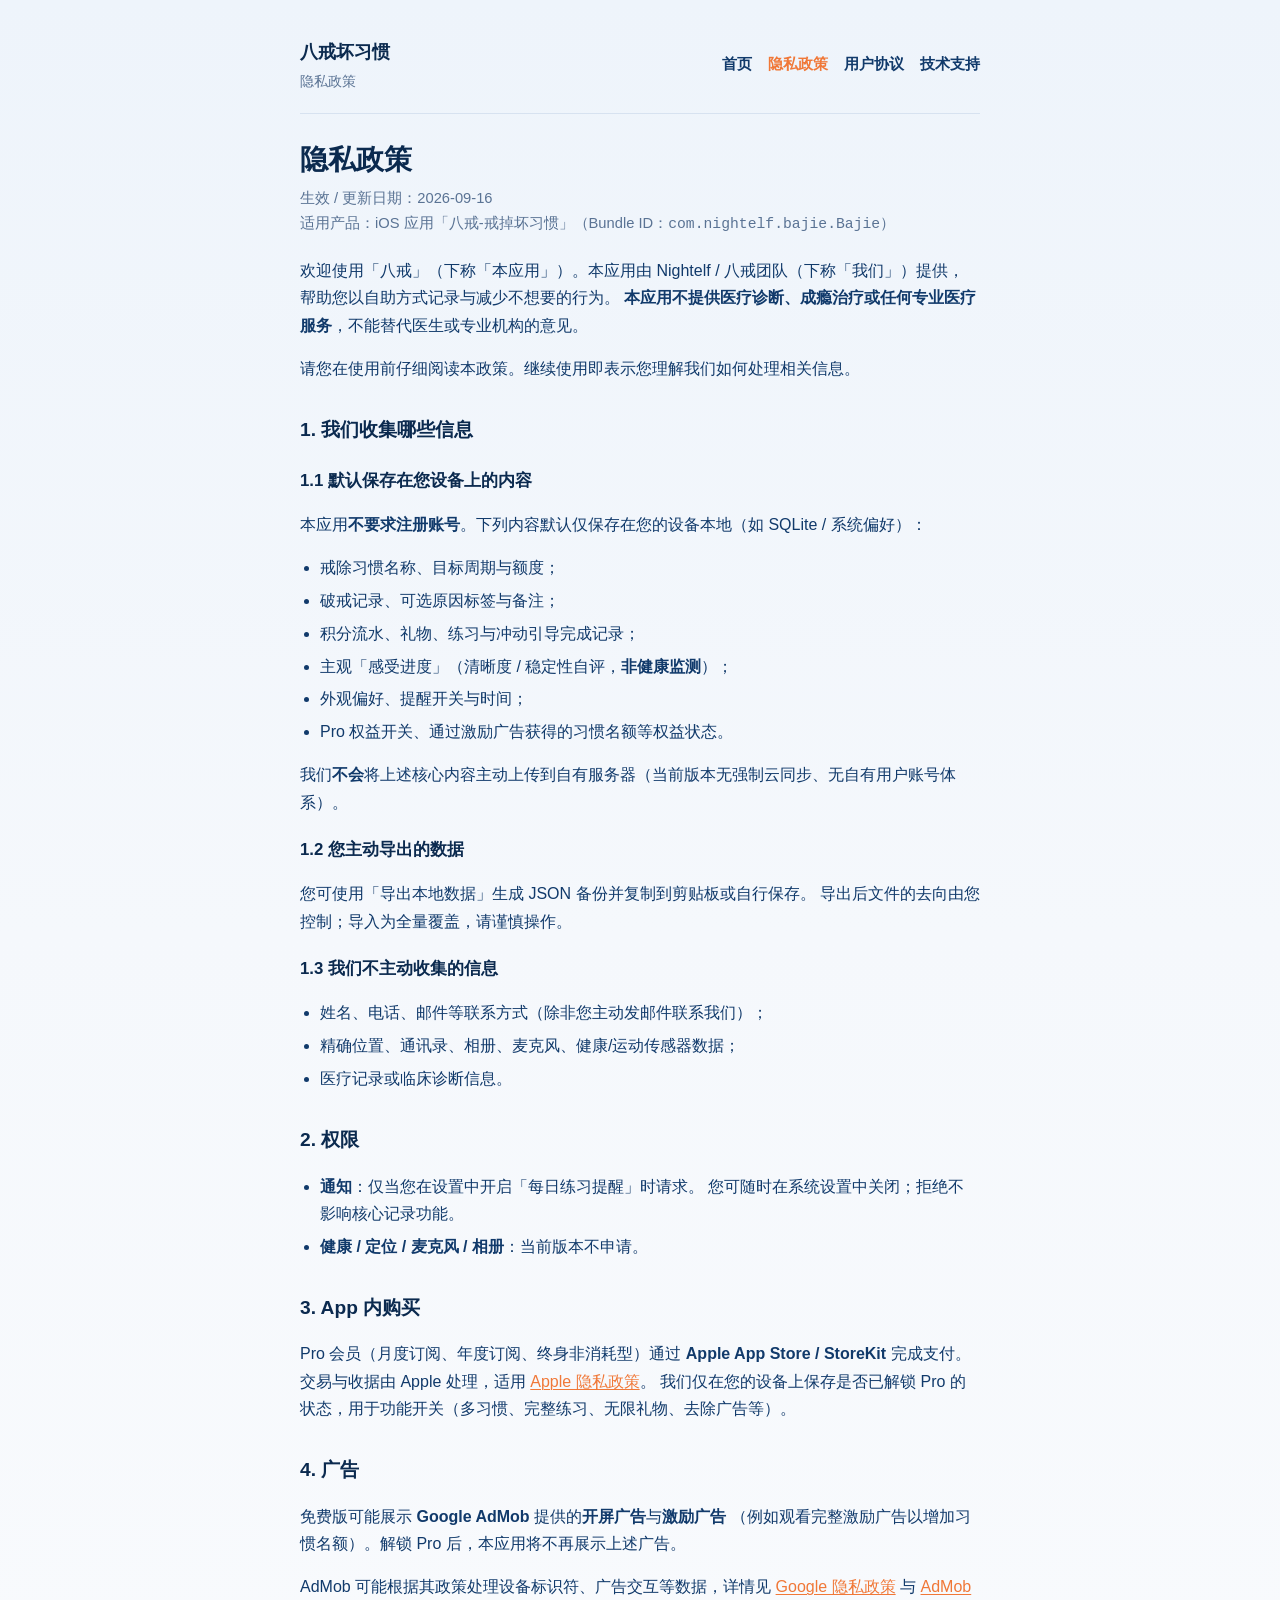
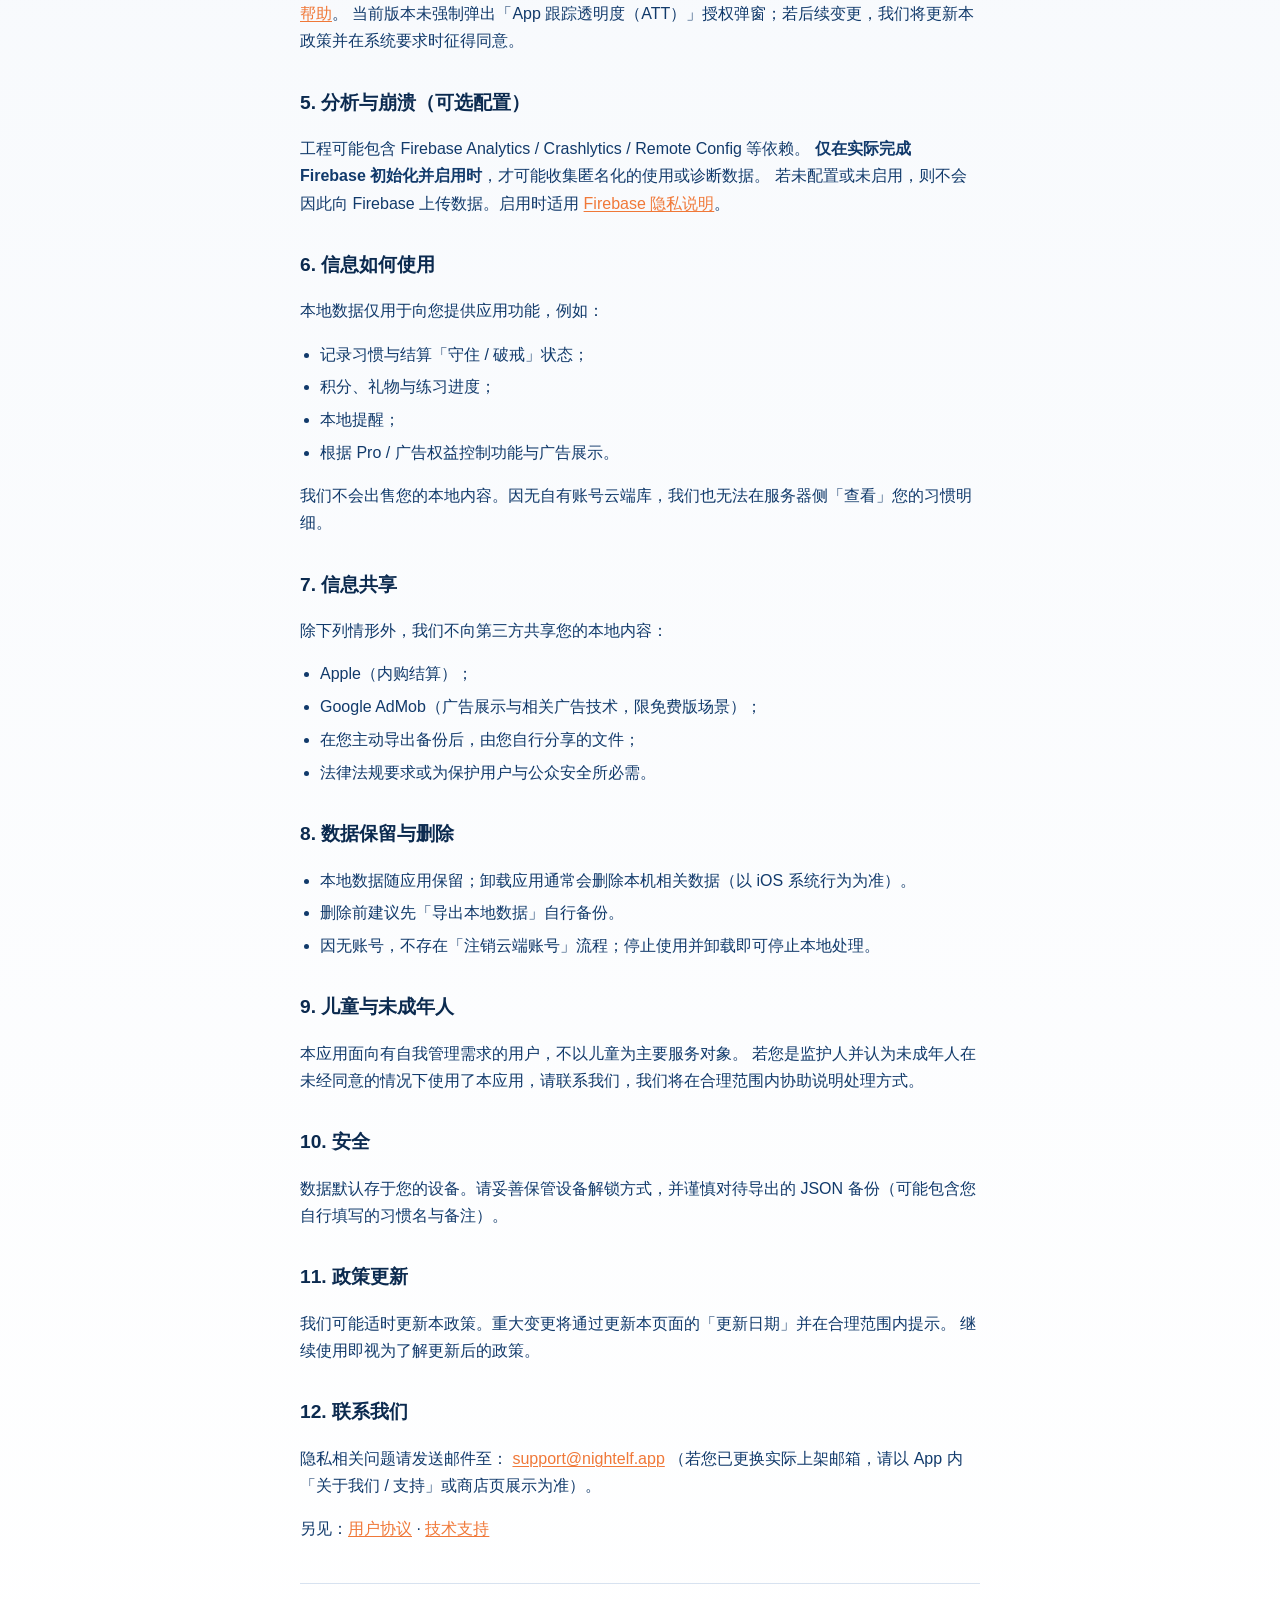
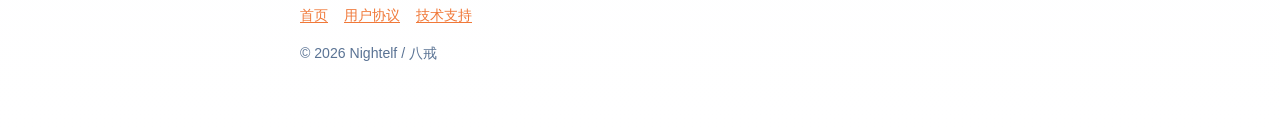
==== privacy.html @ 0780b36e "Add Bajie privacy, terms, and support site for GitHub Pages. Co-authored-by: Cursor <cursoragent@cur" ====
<!DOCTYPE html>
<html lang="zh-CN">
<head>
  <meta charset="utf-8" />
  <meta name="viewport" content="width=device-width, initial-scale=1" />
  <title>隐私政策 · 八戒坏习惯</title>
  <meta name="description" content="八戒坏习惯隐私政策：本地存储、内购、广告与权限说明" />
  <link rel="stylesheet" href="assets/legal.css" />
</head>
<body>
  <div class="wrap">
    <header class="site-header">
      <a class="brand" href="./">
        <strong>八戒坏习惯</strong>
        <span>隐私政策</span>
      </a>
      <nav class="nav" aria-label="主导航">
        <a href="./">首页</a>
        <a href="privacy.html" aria-current="page">隐私政策</a>
        <a href="terms.html">用户协议</a>
        <a href="support.html">技术支持</a>
      </nav>
    </header>

    <main>
      <h1>隐私政策</h1>
      <p class="meta">
        生效 / 更新日期：2026-09-16<br />
        适用产品：iOS 应用「八戒-戒掉坏习惯」（Bundle ID：<code>com.nightelf.bajie.Bajie</code>）
      </p>

      <p>
        欢迎使用「八戒」（下称「本应用」）。本应用由 Nightelf / 八戒团队（下称「我们」）提供，
        帮助您以自助方式记录与减少不想要的行为。
        <strong>本应用不提供医疗诊断、成瘾治疗或任何专业医疗服务</strong>，不能替代医生或专业机构的意见。
      </p>
      <p>请您在使用前仔细阅读本政策。继续使用即表示您理解我们如何处理相关信息。</p>

      <h2>1. 我们收集哪些信息</h2>
      <h3>1.1 默认保存在您设备上的内容</h3>
      <p>本应用<strong>不要求注册账号</strong>。下列内容默认仅保存在您的设备本地（如 SQLite / 系统偏好）：</p>
      <ul>
        <li>戒除习惯名称、目标周期与额度；</li>
        <li>破戒记录、可选原因标签与备注；</li>
        <li>积分流水、礼物、练习与冲动引导完成记录；</li>
        <li>主观「感受进度」（清晰度 / 稳定性自评，<strong>非健康监测</strong>）；</li>
        <li>外观偏好、提醒开关与时间；</li>
        <li>Pro 权益开关、通过激励广告获得的习惯名额等权益状态。</li>
      </ul>
      <p>我们<strong>不会</strong>将上述核心内容主动上传到自有服务器（当前版本无强制云同步、无自有用户账号体系）。</p>

      <h3>1.2 您主动导出的数据</h3>
      <p>
        您可使用「导出本地数据」生成 JSON 备份并复制到剪贴板或自行保存。
        导出后文件的去向由您控制；导入为全量覆盖，请谨慎操作。
      </p>

      <h3>1.3 我们不主动收集的信息</h3>
      <ul>
        <li>姓名、电话、邮件等联系方式（除非您主动发邮件联系我们）；</li>
        <li>精确位置、通讯录、相册、麦克风、健康/运动传感器数据；</li>
        <li>医疗记录或临床诊断信息。</li>
      </ul>

      <h2>2. 权限</h2>
      <ul>
        <li>
          <strong>通知</strong>：仅当您在设置中开启「每日练习提醒」时请求。
          您可随时在系统设置中关闭；拒绝不影响核心记录功能。
        </li>
        <li><strong>健康 / 定位 / 麦克风 / 相册</strong>：当前版本不申请。</li>
      </ul>

      <h2>3. App 内购买</h2>
      <p>
        Pro 会员（月度订阅、年度订阅、终身非消耗型）通过 <strong>Apple App Store / StoreKit</strong> 完成支付。
        交易与收据由 Apple 处理，适用
        <a href="https://www.apple.com/legal/privacy/" rel="noopener" target="_blank">Apple 隐私政策</a>。
        我们仅在您的设备上保存是否已解锁 Pro 的状态，用于功能开关（多习惯、完整练习、无限礼物、去除广告等）。
      </p>

      <h2>4. 广告</h2>
      <p>
        免费版可能展示 <strong>Google AdMob</strong> 提供的<strong>开屏广告</strong>与<strong>激励广告</strong>
        （例如观看完整激励广告以增加习惯名额）。解锁 Pro 后，本应用将不再展示上述广告。
      </p>
      <p>
        AdMob 可能根据其政策处理设备标识符、广告交互等数据，详情见
        <a href="https://policies.google.com/privacy" rel="noopener" target="_blank">Google 隐私政策</a>
        与
        <a href="https://support.google.com/admob/answer/6128543" rel="noopener" target="_blank">AdMob 帮助</a>。
        当前版本未强制弹出「App 跟踪透明度（ATT）」授权弹窗；若后续变更，我们将更新本政策并在系统要求时征得同意。
      </p>

      <h2>5. 分析与崩溃（可选配置）</h2>
      <p>
        工程可能包含 Firebase Analytics / Crashlytics / Remote Config 等依赖。
        <strong>仅在实际完成 Firebase 初始化并启用时</strong>，才可能收集匿名化的使用或诊断数据。
        若未配置或未启用，则不会因此向 Firebase 上传数据。启用时适用
        <a href="https://firebase.google.com/support/privacy" rel="noopener" target="_blank">Firebase 隐私说明</a>。
      </p>

      <h2>6. 信息如何使用</h2>
      <p>本地数据仅用于向您提供应用功能，例如：</p>
      <ul>
        <li>记录习惯与结算「守住 / 破戒」状态；</li>
        <li>积分、礼物与练习进度；</li>
        <li>本地提醒；</li>
        <li>根据 Pro / 广告权益控制功能与广告展示。</li>
      </ul>
      <p>我们不会出售您的本地内容。因无自有账号云端库，我们也无法在服务器侧「查看」您的习惯明细。</p>

      <h2>7. 信息共享</h2>
      <p>除下列情形外，我们不向第三方共享您的本地内容：</p>
      <ul>
        <li>Apple（内购结算）；</li>
        <li>Google AdMob（广告展示与相关广告技术，限免费版场景）；</li>
        <li>在您主动导出备份后，由您自行分享的文件；</li>
        <li>法律法规要求或为保护用户与公众安全所必需。</li>
      </ul>

      <h2>8. 数据保留与删除</h2>
      <ul>
        <li>本地数据随应用保留；卸载应用通常会删除本机相关数据（以 iOS 系统行为为准）。</li>
        <li>删除前建议先「导出本地数据」自行备份。</li>
        <li>因无账号，不存在「注销云端账号」流程；停止使用并卸载即可停止本地处理。</li>
      </ul>

      <h2>9. 儿童与未成年人</h2>
      <p>
        本应用面向有自我管理需求的用户，不以儿童为主要服务对象。
        若您是监护人并认为未成年人在未经同意的情况下使用了本应用，请联系我们，我们将在合理范围内协助说明处理方式。
      </p>

      <h2>10. 安全</h2>
      <p>
        数据默认存于您的设备。请妥善保管设备解锁方式，并谨慎对待导出的 JSON 备份（可能包含您自行填写的习惯名与备注）。
      </p>

      <h2>11. 政策更新</h2>
      <p>
        我们可能适时更新本政策。重大变更将通过更新本页面的「更新日期」并在合理范围内提示。
        继续使用即视为了解更新后的政策。
      </p>

      <h2>12. 联系我们</h2>
      <p>
        隐私相关问题请发送邮件至：
        <a href="mailto:support@nightelf.app">support@nightelf.app</a>
        （若您已更换实际上架邮箱，请以 App 内「关于我们 / 支持」或商店页展示为准）。
      </p>
      <p>另见：<a href="terms.html">用户协议</a> · <a href="support.html">技术支持</a></p>
    </main>

    <footer class="site-footer">
      <nav>
        <a href="./">首页</a>
        <a href="terms.html">用户协议</a>
        <a href="support.html">技术支持</a>
      </nav>
      <p>© 2026 Nightelf / 八戒</p>
    </footer>
  </div>
</body>
</html>
---- assets/legal.css ----
/* 八戒 · GitHub Pages legal site */
:root {
  --ink: #0b2a4f;
  --body: #113a6b;
  --muted: #5a7394;
  --canvas: #f5f8fc;
  --card: #ffffff;
  --orange: #f07838;
  --line: #d7e2f0;
  --max: 720px;
}

* {
  box-sizing: border-box;
}

html {
  scroll-behavior: smooth;
}

body {
  margin: 0;
  font-family: -apple-system, BlinkMacSystemFont, "Segoe UI", "PingFang SC",
    "Hiragino Sans GB", "Microsoft YaHei", sans-serif;
  background: linear-gradient(180deg, #eef4fb 0%, var(--canvas) 28%, #fff 100%);
  color: var(--body);
  line-height: 1.7;
  min-height: 100vh;
}

a {
  color: var(--orange);
  text-decoration-thickness: 1px;
  text-underline-offset: 2px;
}

a:hover {
  color: #d45e1f;
}

.wrap {
  max-width: var(--max);
  margin: 0 auto;
  padding: 1.25rem 1.25rem 3.5rem;
}

.site-header {
  display: flex;
  flex-wrap: wrap;
  align-items: center;
  justify-content: space-between;
  gap: 0.75rem 1rem;
  padding: 1rem 0 1.25rem;
  border-bottom: 1px solid var(--line);
  margin-bottom: 1.75rem;
}

.brand {
  display: flex;
  flex-direction: column;
  gap: 0.15rem;
  color: inherit;
  text-decoration: none;
}

.brand strong {
  font-size: 1.15rem;
  color: var(--ink);
}

.brand span {
  font-size: 0.85rem;
  color: var(--muted);
}

.nav {
  display: flex;
  flex-wrap: wrap;
  gap: 0.65rem 1rem;
  font-size: 0.95rem;
}

.nav a {
  color: var(--body);
  text-decoration: none;
  font-weight: 600;
}

.nav a:hover,
.nav a[aria-current="page"] {
  color: var(--orange);
}

h1 {
  color: var(--ink);
  font-size: 1.75rem;
  line-height: 1.3;
  margin: 0 0 0.5rem;
}

h2 {
  color: var(--ink);
  font-size: 1.2rem;
  margin: 1.75rem 0 0.65rem;
  padding-top: 0.25rem;
}

h3 {
  color: var(--ink);
  font-size: 1.05rem;
  margin: 1.25rem 0 0.5rem;
}

.meta {
  color: var(--muted);
  font-size: 0.92rem;
  margin: 0 0 1.25rem;
}

.card {
  background: var(--card);
  border: 1px solid var(--line);
  border-radius: 16px;
  padding: 1.1rem 1.2rem;
  margin: 1rem 0;
}

.card h2 {
  margin-top: 0;
}

.links {
  list-style: none;
  padding: 0;
  margin: 0;
}

.links li {
  margin: 0;
  border-top: 1px solid var(--line);
}

.links li:first-child {
  border-top: none;
}

.links a {
  display: block;
  padding: 0.9rem 0.15rem;
  color: var(--ink);
  text-decoration: none;
  font-weight: 650;
}

.links a:hover {
  color: var(--orange);
}

.links p {
  margin: -0.55rem 0 0.85rem;
  color: var(--muted);
  font-size: 0.92rem;
}

ul,
ol {
  padding-left: 1.25rem;
}

li {
  margin: 0.35rem 0;
}

.note {
  background: #fff7f0;
  border: 1px solid #ffd7bd;
  border-radius: 12px;
  padding: 0.85rem 1rem;
  color: #7a3d12;
  font-size: 0.95rem;
}

.site-footer {
  margin-top: 2.5rem;
  padding-top: 1.25rem;
  border-top: 1px solid var(--line);
  color: var(--muted);
  font-size: 0.88rem;
}

.site-footer nav {
  display: flex;
  flex-wrap: wrap;
  gap: 0.75rem 1rem;
  margin-bottom: 0.65rem;
}

@media (max-width: 520px) {
  h1 {
    font-size: 1.45rem;
  }
}
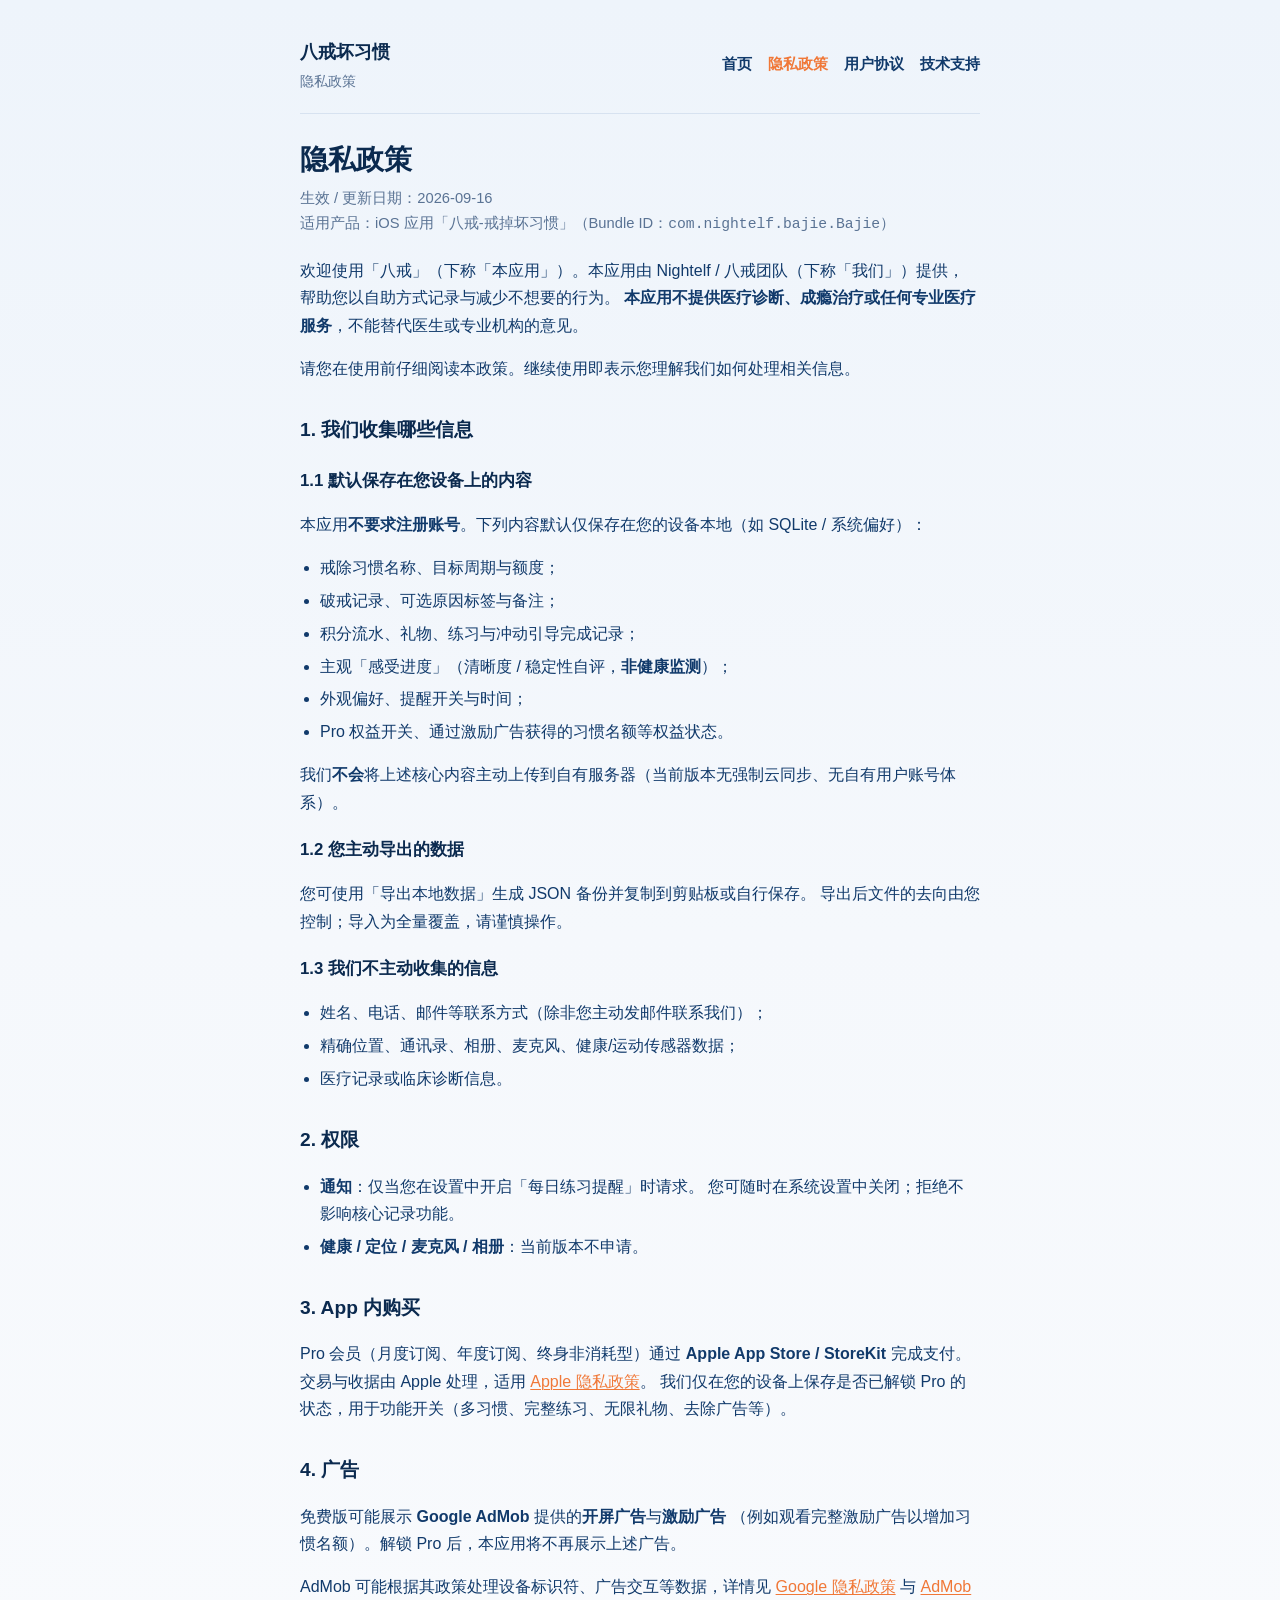
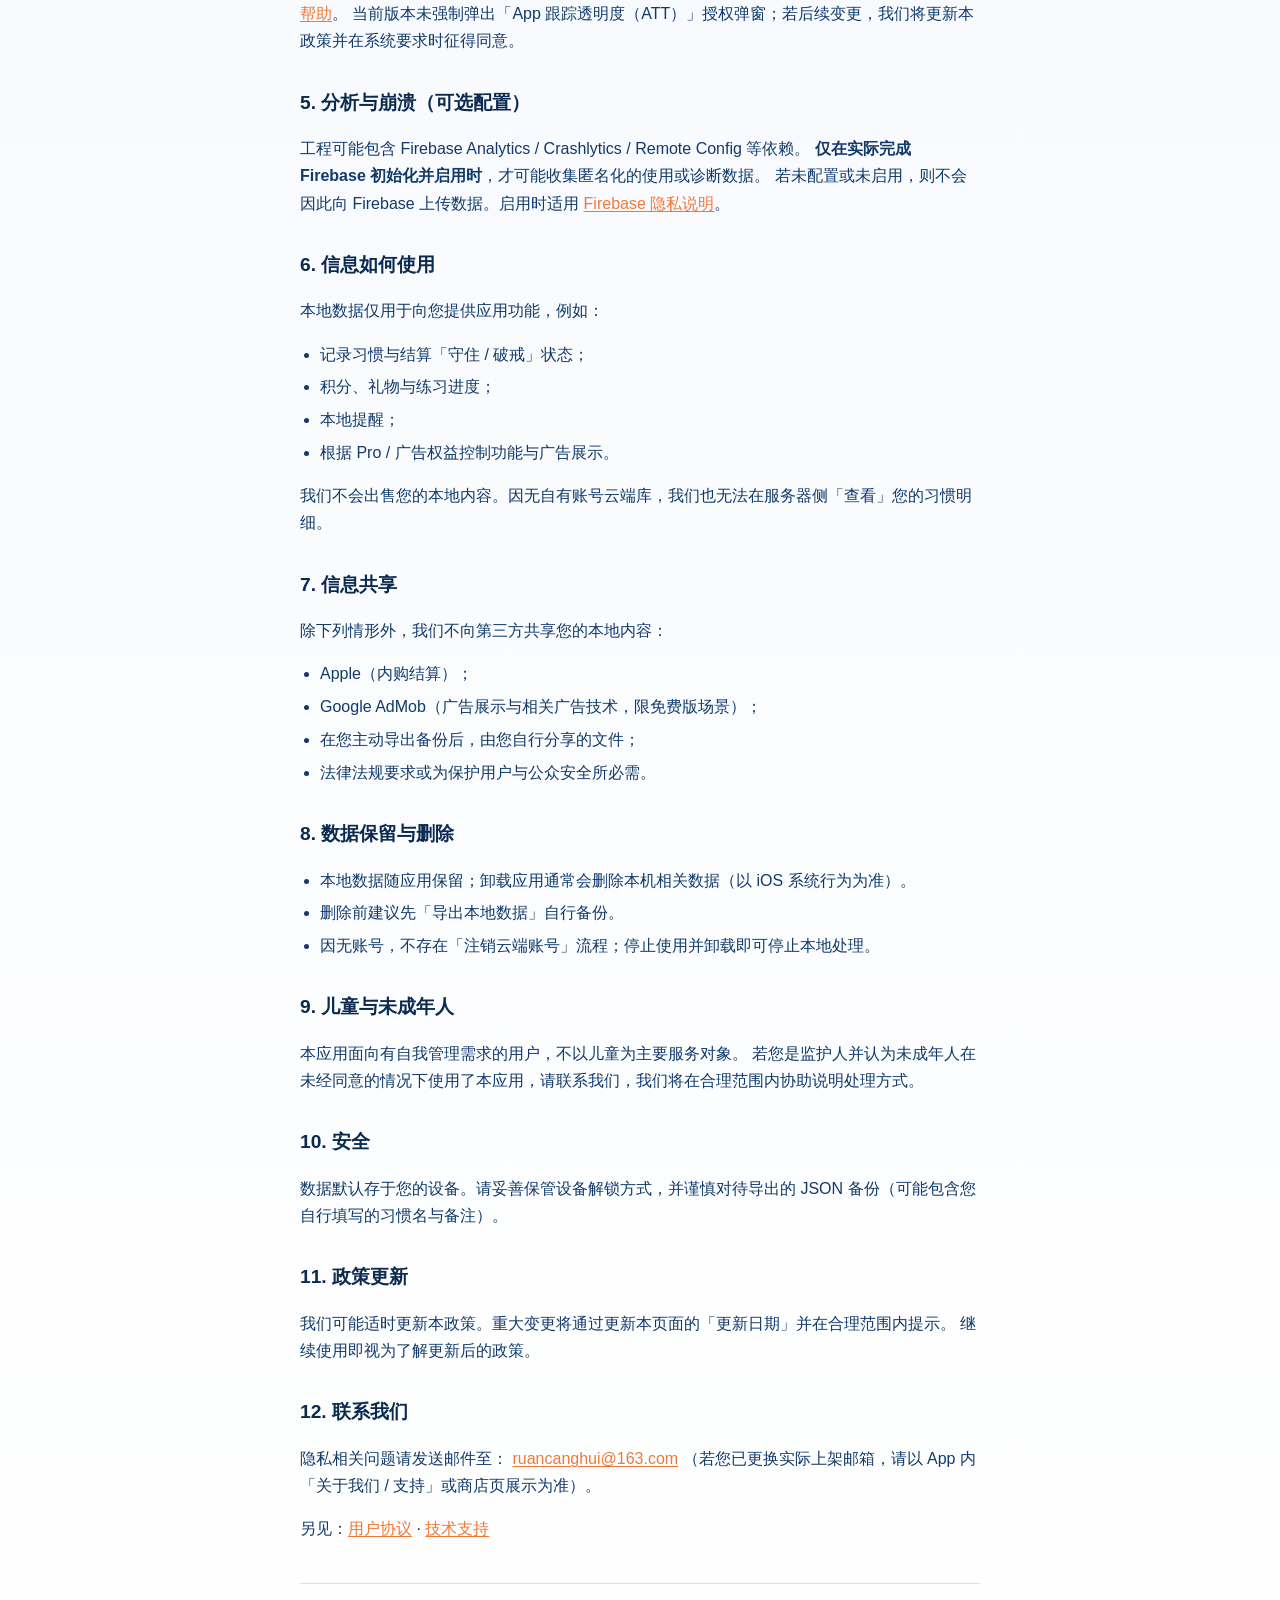
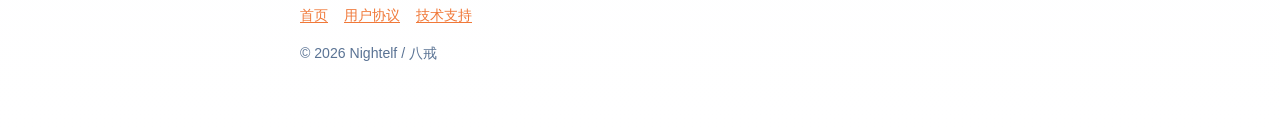
==== commit 8aa0e6bf: "Update support email to ruancanghui@163.com. Co-authored-by: Cursor <cursoragent@cursor.com>" ====
--- a/privacy.html
+++ b/privacy.html
@@ -146,7 +146,7 @@
       <h2>12. 联系我们</h2>
       <p>
         隐私相关问题请发送邮件至：
-        <a href="mailto:support@nightelf.app">support@nightelf.app</a>
+        <a href="mailto:ruancanghui@163.com">ruancanghui@163.com</a>
         （若您已更换实际上架邮箱，请以 App 内「关于我们 / 支持」或商店页展示为准）。
       </p>
       <p>另见：<a href="terms.html">用户协议</a> · <a href="support.html">技术支持</a></p>
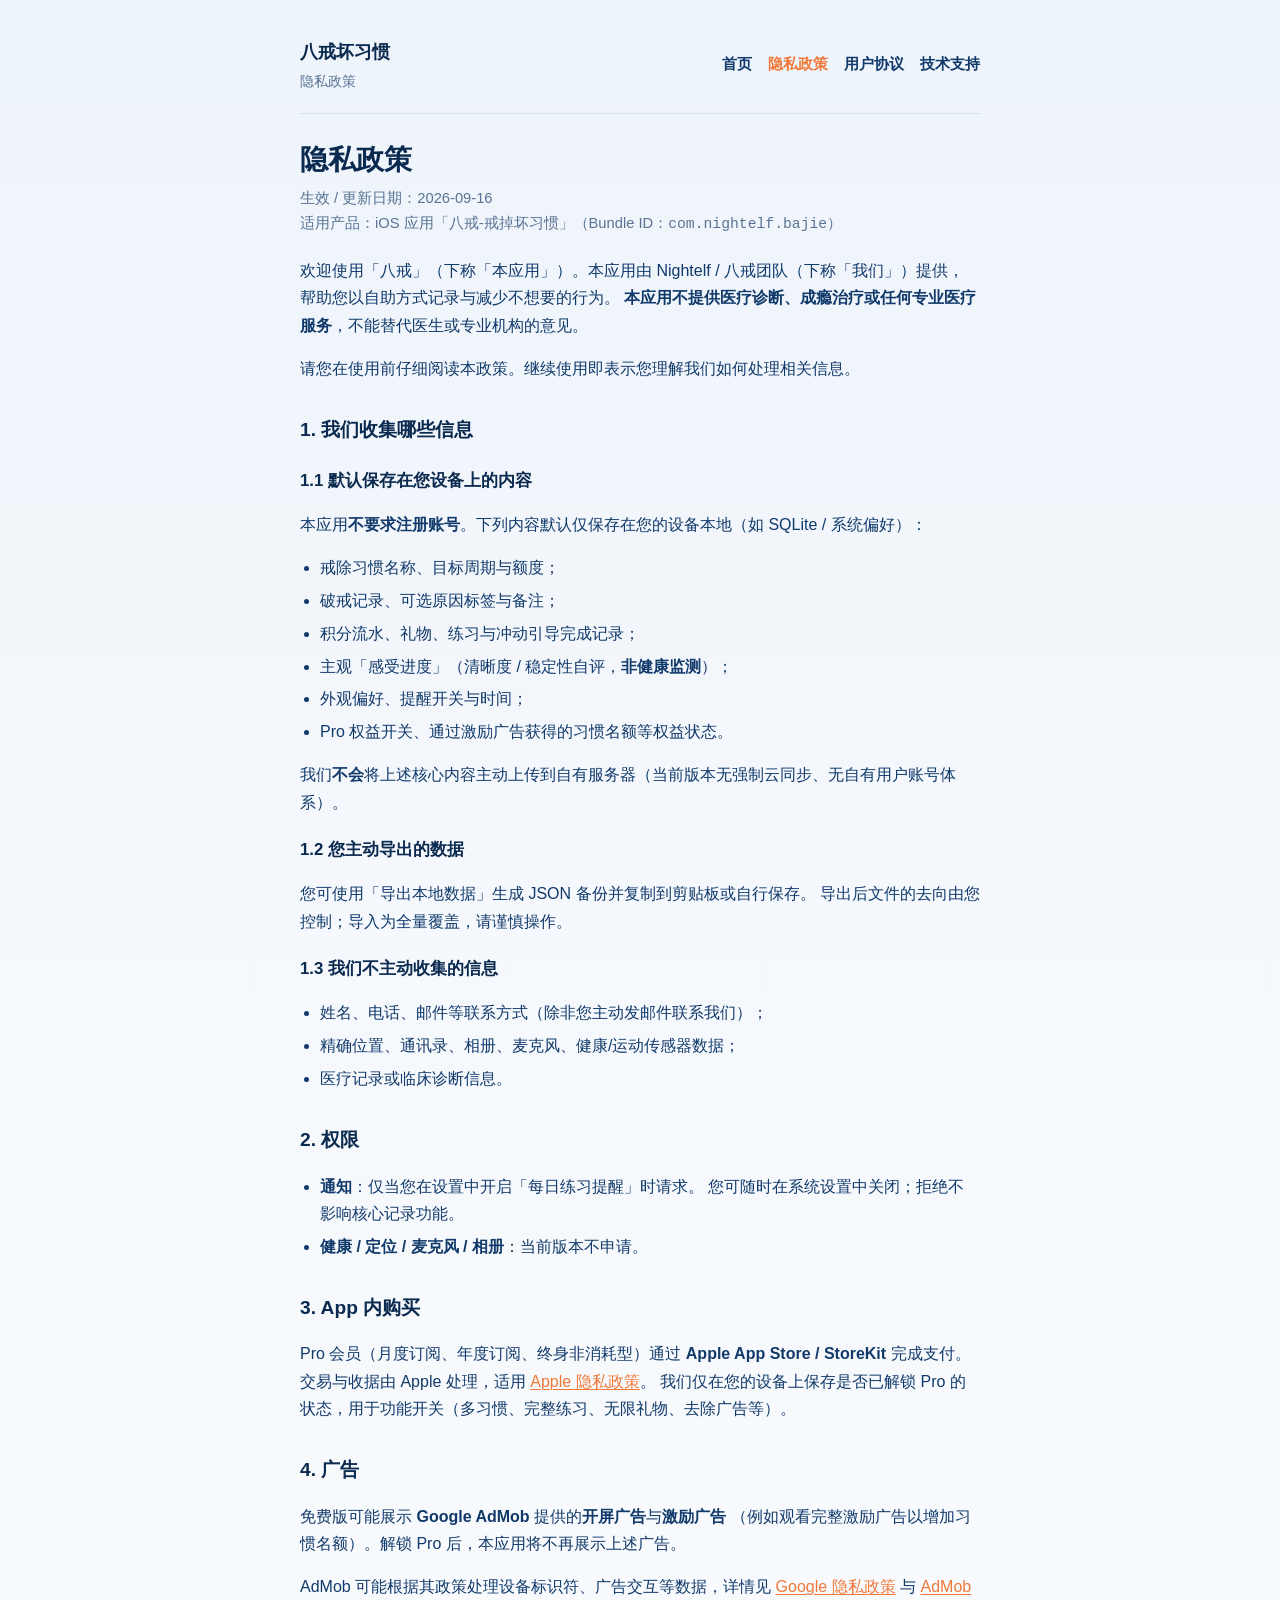
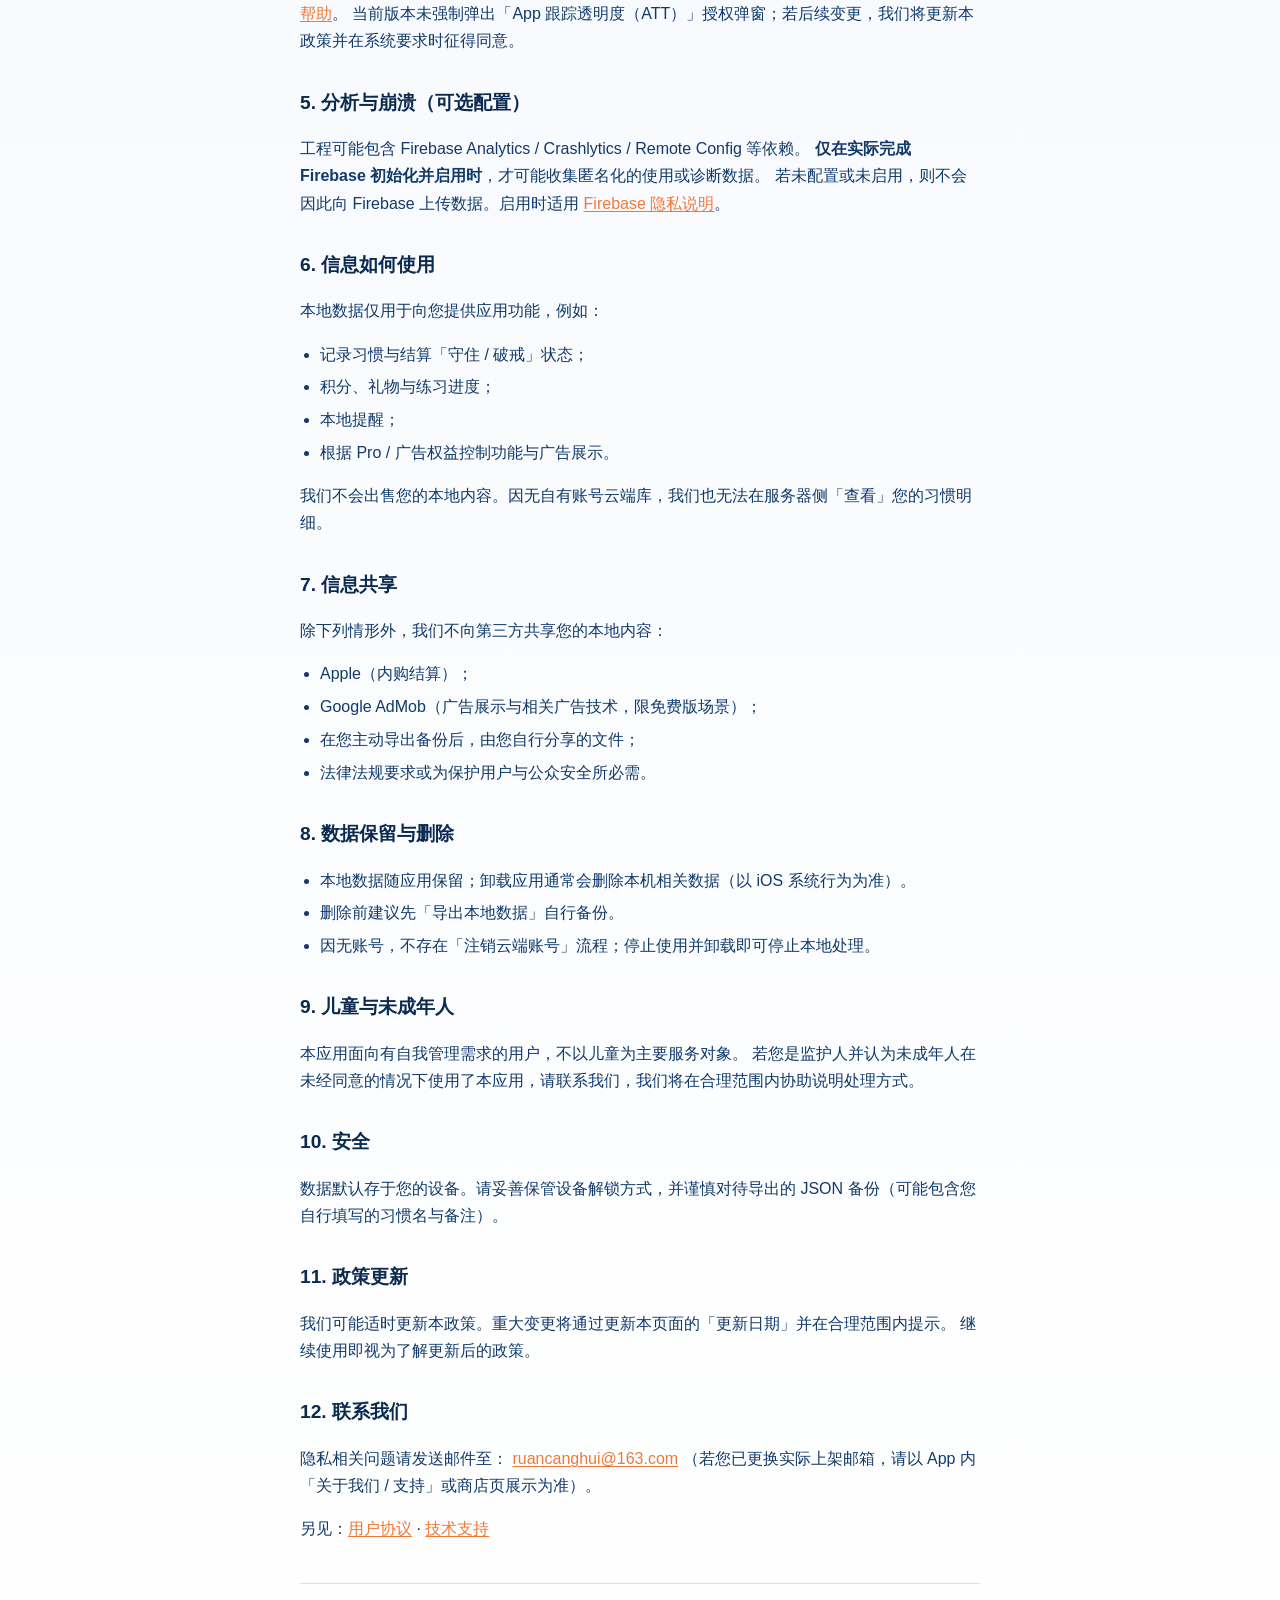
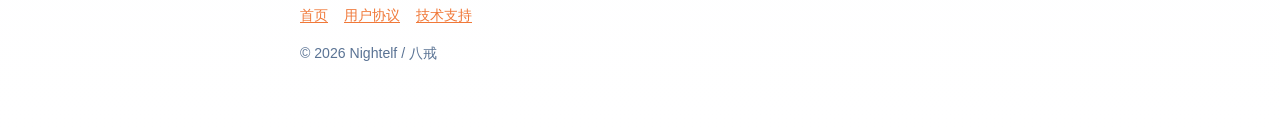
==== commit 45184e1a: "Align privacy page Bundle ID with com.nightelf.bajie. Co-authored-by: Cursor <cursoragent@cursor.com" ====
--- a/privacy.html
+++ b/privacy.html
@@ -26,7 +26,7 @@
       <h1>隐私政策</h1>
       <p class="meta">
         生效 / 更新日期：2026-09-16<br />
-        适用产品：iOS 应用「八戒-戒掉坏习惯」（Bundle ID：<code>com.nightelf.bajie.Bajie</code>）
+        适用产品：iOS 应用「八戒-戒掉坏习惯」（Bundle ID：<code>com.nightelf.bajie</code>）
       </p>
 
       <p>
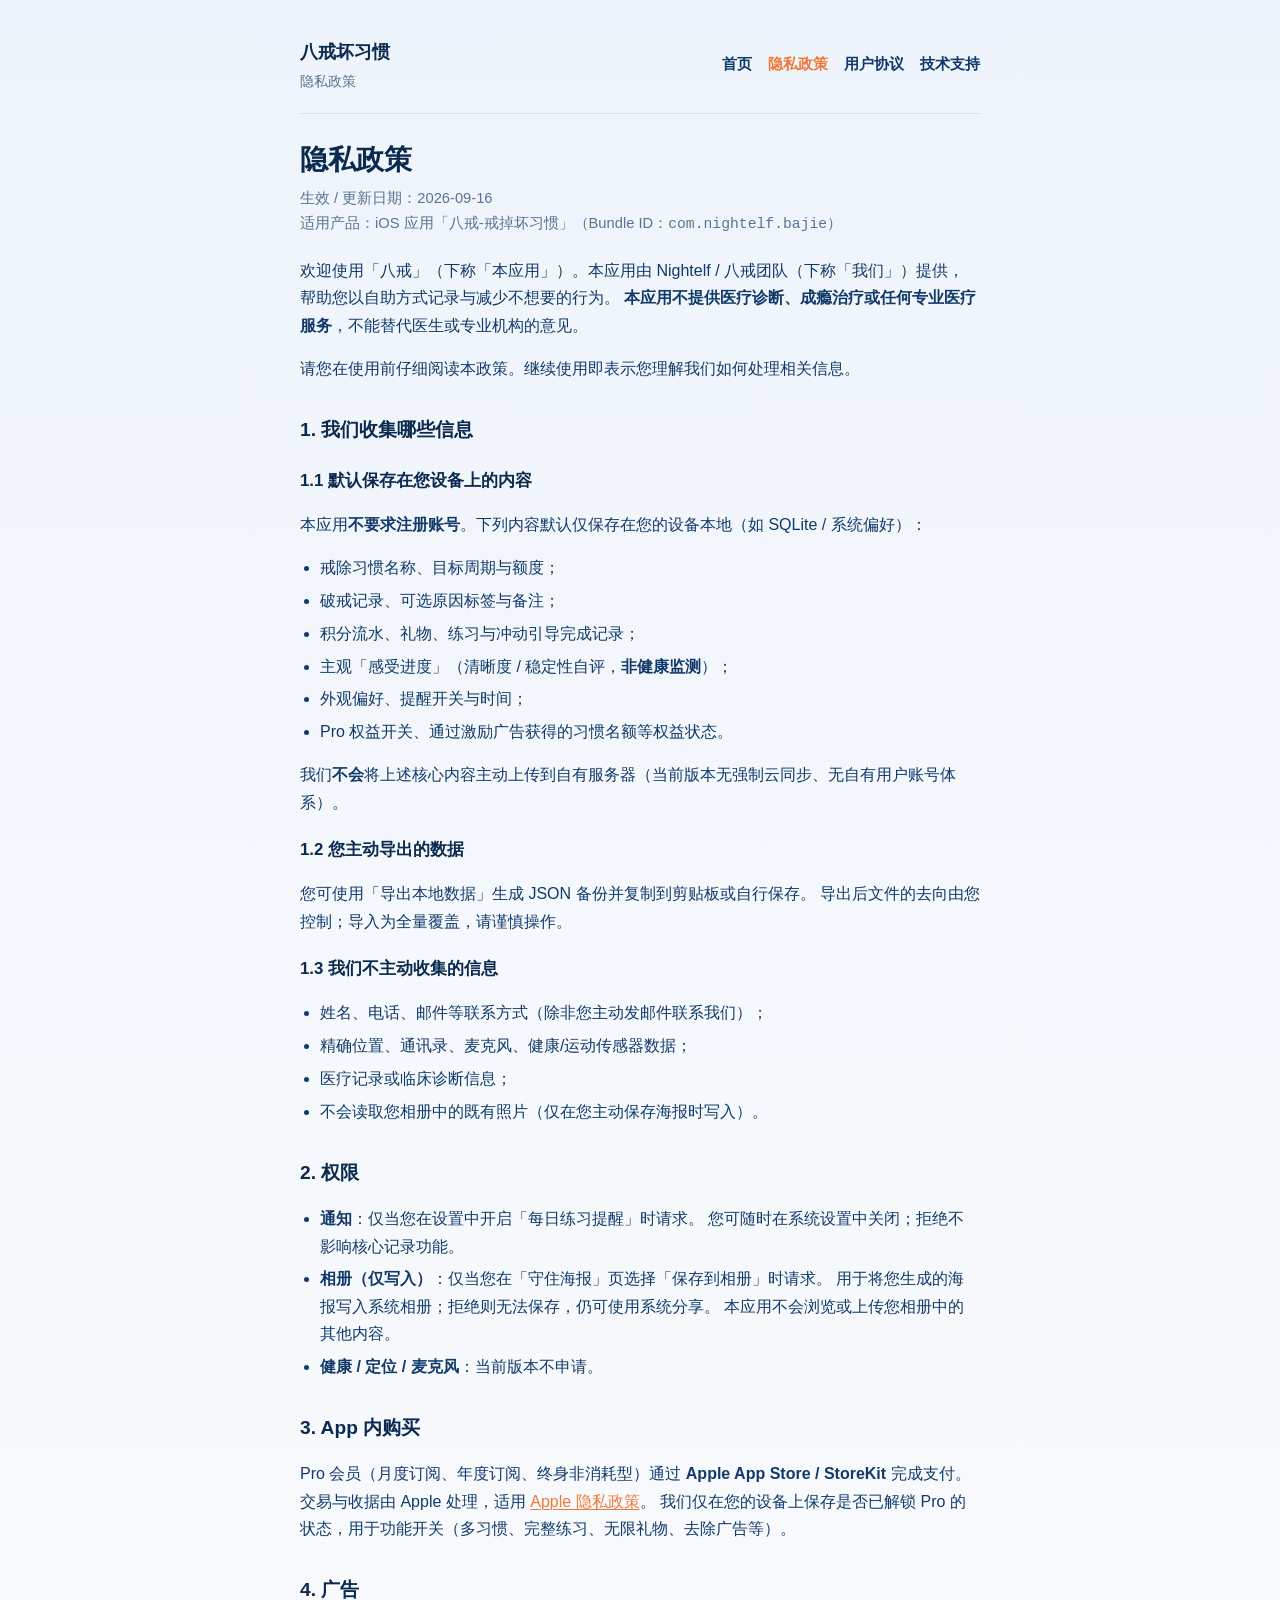
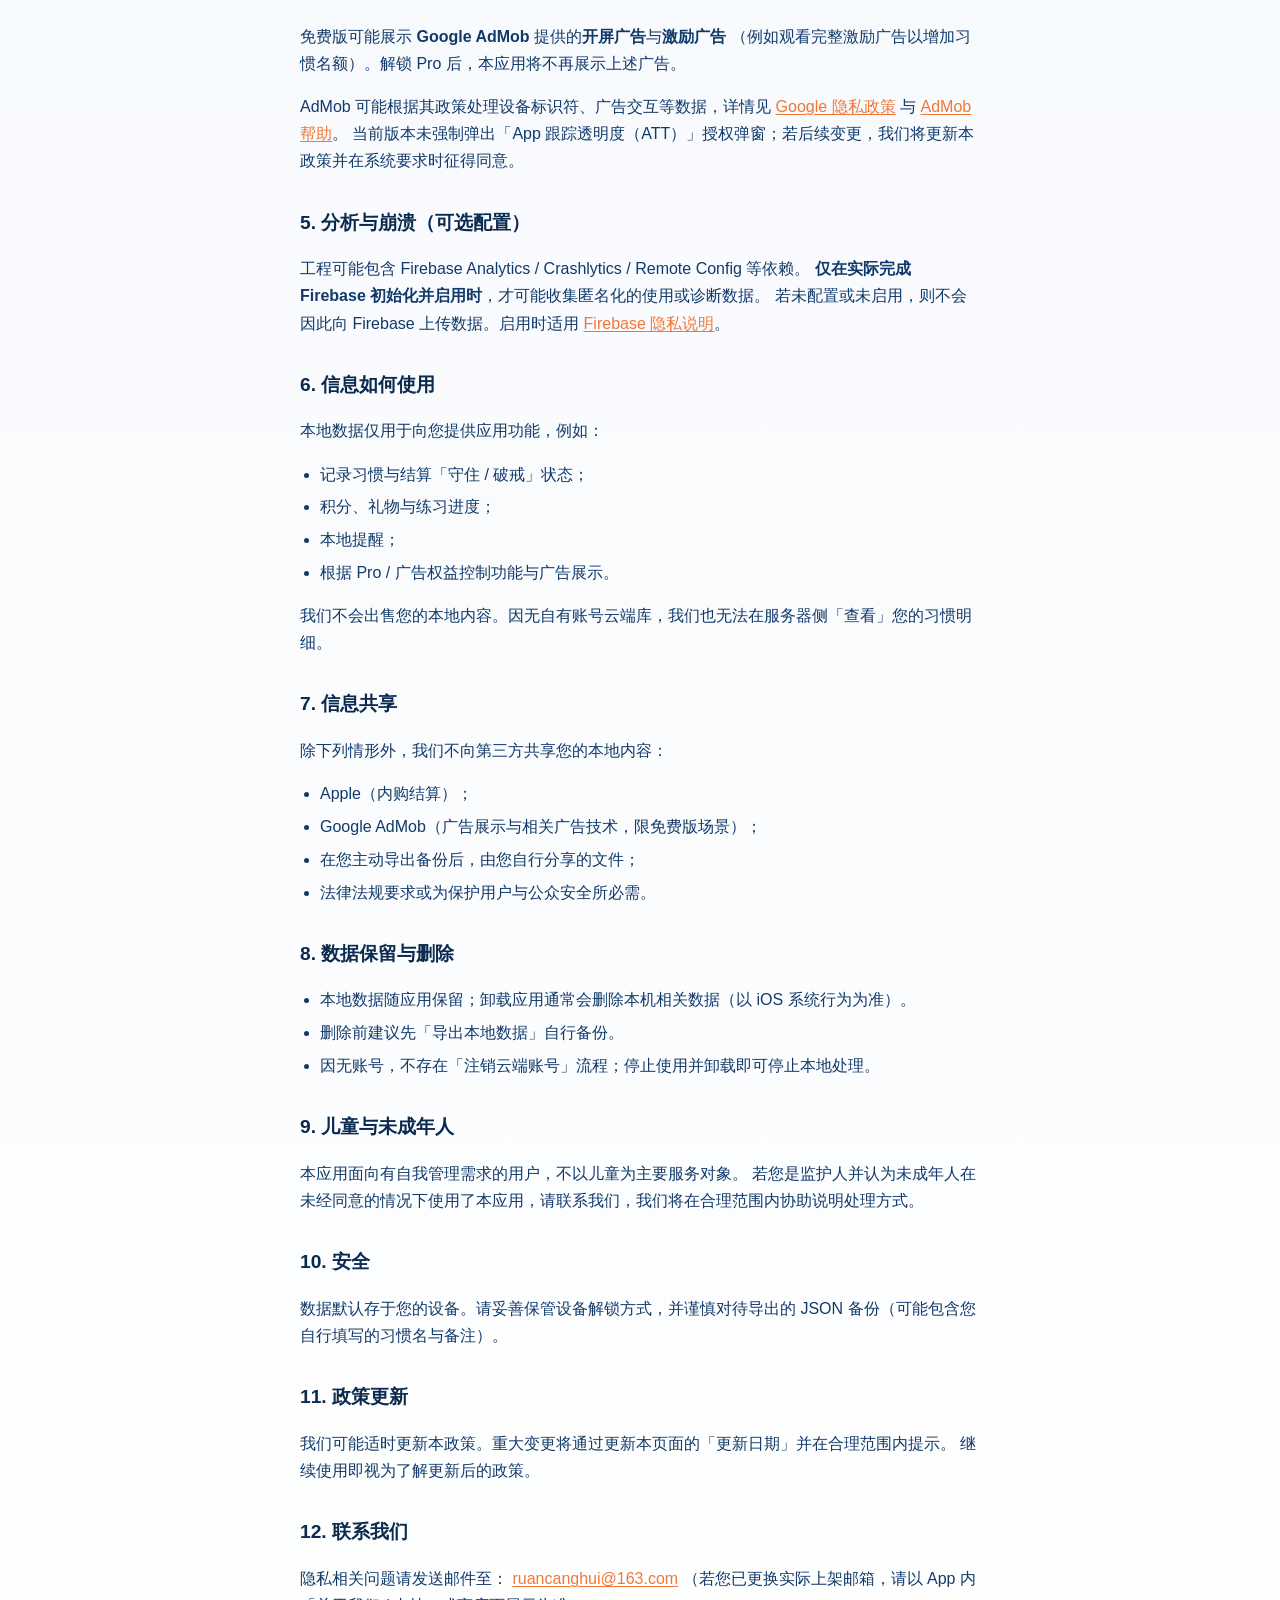
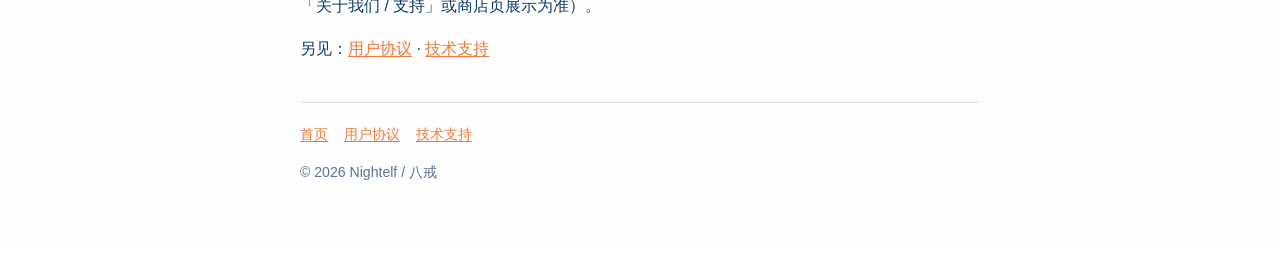
==== commit 6cfbca78: "Document photo-library write-only access for share posters. Keep App Store privacy disclosure aligne" ====
--- a/privacy.html
+++ b/privacy.html
@@ -58,8 +58,9 @@
       <h3>1.3 我们不主动收集的信息</h3>
       <ul>
         <li>姓名、电话、邮件等联系方式（除非您主动发邮件联系我们）；</li>
-        <li>精确位置、通讯录、相册、麦克风、健康/运动传感器数据；</li>
-        <li>医疗记录或临床诊断信息。</li>
+        <li>精确位置、通讯录、麦克风、健康/运动传感器数据；</li>
+        <li>医疗记录或临床诊断信息；</li>
+        <li>不会读取您相册中的既有照片（仅在您主动保存海报时写入）。</li>
       </ul>
 
       <h2>2. 权限</h2>
@@ -68,7 +69,12 @@
           <strong>通知</strong>：仅当您在设置中开启「每日练习提醒」时请求。
           您可随时在系统设置中关闭；拒绝不影响核心记录功能。
         </li>
-        <li><strong>健康 / 定位 / 麦克风 / 相册</strong>：当前版本不申请。</li>
+        <li>
+          <strong>相册（仅写入）</strong>：仅当您在「守住海报」页选择「保存到相册」时请求。
+          用于将您生成的海报写入系统相册；拒绝则无法保存，仍可使用系统分享。
+          本应用不会浏览或上传您相册中的其他内容。
+        </li>
+        <li><strong>健康 / 定位 / 麦克风</strong>：当前版本不申请。</li>
       </ul>
 
       <h2>3. App 内购买</h2>
